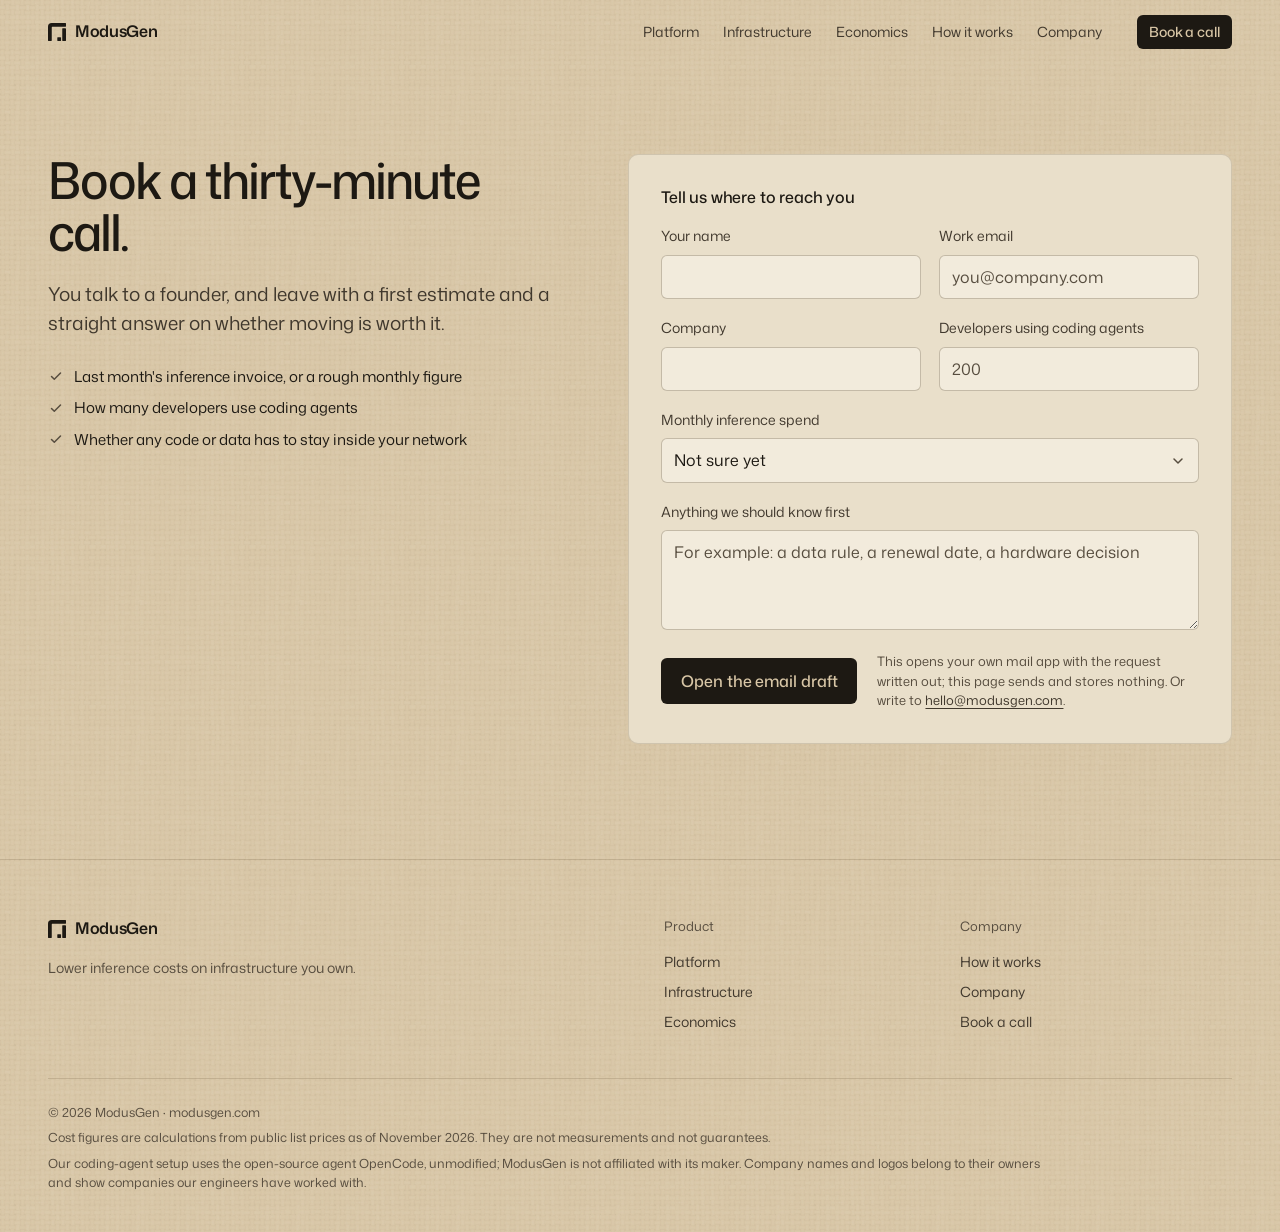
==== book/index.html @ 423c9f4c "Publish modusgen.com Co-Authored-By: Claude Opus 5.5 <noreply@anthropic.com>" ====
<!doctype html>
<html lang="en">
<head>
  <meta charset="utf-8">
  <meta name="viewport" content="width=device-width, initial-scale=1, viewport-fit=cover">
  <title>Book a call · ModusGen</title>
  <meta name="description" content="Thirty minutes with a founder. Bring last month's inference invoice and leave with a first estimate.">
  <meta name="theme-color" content="#D8C6A6">
  <meta name="color-scheme" content="dark">
  <link rel="canonical" href="https://modusgen.com/book/">
  <meta property="og:type" content="website">
  <meta property="og:site_name" content="ModusGen">
  <meta property="og:title" content="Book a call · ModusGen">
  <meta property="og:description" content="Thirty minutes with a founder. Bring last month's inference invoice and leave with a first estimate.">
  <meta property="og:url" content="https://modusgen.com/book/">
  <meta property="og:image" content="https://modusgen.com/assets/img/og.png">
  <meta property="og:image:width" content="1200">
  <meta property="og:image:height" content="630">
  <meta name="twitter:card" content="summary_large_image">
  
  <link rel="icon" href="../assets/img/favicon.svg" type="image/svg+xml">
  <link rel="apple-touch-icon" href="../assets/img/apple-touch-icon.png">
  <link rel="preload" href="../assets/fonts/MonaSans-VF-latin.woff2" as="font" type="font/woff2" crossorigin>
  <link rel="stylesheet" href="../assets/css/site.css?v=166b0438e5">
  <script>document.documentElement.classList.add("js");</script>
  <script type="module" src="../assets/js/main.js?v=166b0438e5"></script><script type="module" src="../assets/js/book.js?v=166b0438e5"></script>
  
</head>
<body class="page--book">
  <a class="skip" href="#main">Skip to content</a>
  <header class="nav" data-nav>
    <div class="nav__inner wrap">
      <a class="brand" href="../" aria-label="ModusGen, home"><svg class="brand__mark" viewBox="0 0 24 24" aria-hidden="true" focusable="false"><path d="M0 23.4V5A5 5 0 0 1 5 0H23.4A0.6 0.6 0 0 1 24 0.6V4.4A0.6 0.6 0 0 1 23.4 5H5.6A0.6 0.6 0 0 0 5 5.6V23.4A0.6 0.6 0 0 1 4.4 24H0.6A0.6 0.6 0 0 1 0 23.4Z"/><rect x="19" y="7" width="5" height="17" rx="0.6"/><rect x="12.4" y="19" width="5" height="5" rx="0.6"/></svg><span class="brand__name">ModusGen</span></a>
      <nav class="nav__links" id="site-menu" aria-label="Main"><a href="../platform/">Platform</a><a href="../infrastructure/">Infrastructure</a><a href="../economics/">Economics</a><a href="../how-it-works/">How it works</a><a href="../company/">Company</a></nav>
      <div class="nav__actions">
        <a class="btn btn--primary btn--sm" href="../book/" data-book>Book a call</a>
        <button class="nav__toggle" type="button" aria-expanded="false" aria-controls="site-menu" data-nav-toggle>
          <span class="sr">Menu</span>
          <svg viewBox="0 0 20 20" aria-hidden="true" focusable="false"><path d="M3 6.5h14M3 13.5h14"/></svg>
        </button>
      </div>
    </div>
  </header>
  <main id="main">
<section class="page">
      <div class="wrap page__grid">
        <div class="page__copy">
          <h1 class="page-hero__title" data-lines>Book a thirty-minute call.</h1>
          <p class="page-hero__lede">You talk to a founder, and leave with a first estimate and a straight answer on whether moving is worth it.</p>
          <ul class="ticks">
            <li>Last month's inference invoice, or a rough monthly figure</li>
            <li>How many developers use coding agents</li>
            <li>Whether any code or data has to stay inside your network</li>
          </ul>
        </div>

        <div>
          <div class="panel form" data-calendar hidden>
            <h2 class="panel__title">Pick a time</h2>
            <p class="form__hint">The calendar opens in a new tab.</p>
            <div class="form__foot">
              <a class="btn btn--primary btn--lg" href="#" data-calendar-link target="_blank" rel="noopener">Open the calendar <svg class="icon" viewBox="0 0 16 16" aria-hidden="true" focusable="false"><path d="M3 8h9.5M8.5 4l4 4-4 4"/></svg></a>
            </div>
          </div>

          <form class="panel form" data-request action="mailto:hello@modusgen.com" method="post" enctype="text/plain" novalidate>
            <h2 class="panel__title">Tell us where to reach you</h2>

            <div class="form__row">
              <div class="field">
                <label for="f-name">Your name</label>
                <input id="f-name" name="name" type="text" autocomplete="name" required aria-describedby="e-name">
                <p class="field__error" id="e-name"></p>
              </div>
              <div class="field">
                <label for="f-email">Work email</label>
                <input id="f-email" name="email" type="email" inputmode="email" autocomplete="email" autocapitalize="off" spellcheck="false" placeholder="you@company.com" required aria-describedby="e-email">
                <p class="field__error" id="e-email"></p>
              </div>
            </div>

            <div class="form__row">
              <div class="field">
                <label for="f-company">Company</label>
                <input id="f-company" name="company" type="text" autocomplete="organization" required aria-describedby="e-company">
                <p class="field__error" id="e-company"></p>
              </div>
              <div class="field">
                <label for="f-devs">Developers using coding agents</label>
                <input id="f-devs" name="developers" type="number" inputmode="numeric" min="1" step="1" placeholder="200">
              </div>
            </div>

            <div class="field">
              <label for="f-spend">Monthly inference spend</label>
              <select id="f-spend" name="spend">
                <option value="Not sure yet">Not sure yet</option>
                <option value="Under $30,000 a month">Under $30,000 a month</option>
                <option value="$30,000 to $100,000 a month">$30,000 to $100,000 a month</option>
                <option value="$100,000 to $500,000 a month">$100,000 to $500,000 a month</option>
                <option value="Over $500,000 a month">Over $500,000 a month</option>
              </select>
            </div>

            <div class="field">
              <label for="f-notes">Anything we should know first</label>
              <textarea id="f-notes" name="notes" rows="3" placeholder="For example: a data rule, a renewal date, a hardware decision"></textarea>
            </div>

            <div class="form__foot">
              <button class="btn btn--primary btn--lg" type="submit">Open the email draft</button>
              <p class="form__hint">This opens your own mail app with the request written out; this page sends and stores nothing. Or write to <a href="mailto:hello@modusgen.com" data-mail>hello@modusgen.com</a>.</p>
            </div>
            <p class="form__status" role="status" aria-live="polite"></p>
          </form>
        </div>
      </div>
    </section>
  </main>

  <footer class="foot">
    <div class="wrap foot__grid">
      <div class="foot__brand">
        <a class="brand" href="../" aria-label="ModusGen, home"><svg class="brand__mark" viewBox="0 0 24 24" aria-hidden="true" focusable="false"><path d="M0 23.4V5A5 5 0 0 1 5 0H23.4A0.6 0.6 0 0 1 24 0.6V4.4A0.6 0.6 0 0 1 23.4 5H5.6A0.6 0.6 0 0 0 5 5.6V23.4A0.6 0.6 0 0 1 4.4 24H0.6A0.6 0.6 0 0 1 0 23.4Z"/><rect x="19" y="7" width="5" height="17" rx="0.6"/><rect x="12.4" y="19" width="5" height="5" rx="0.6"/></svg><span class="brand__name">ModusGen</span></a>
        <p>Lower inference costs on infrastructure you own.</p>
      </div>
      <nav class="foot__nav" aria-label="Footer">
        <div>
          <p class="foot__title">Product</p>
          <a href="../platform/">Platform</a>
          <a href="../infrastructure/">Infrastructure</a>
          <a href="../economics/">Economics</a>
        </div>
        <div>
          <p class="foot__title">Company</p>
          <a href="../how-it-works/">How it works</a>
          <a href="../company/">Company</a>
          <a href="../book/" data-book>Book a call</a>
        </div>
      </nav>
      <div class="foot__legal">
        <p>© 2026 ModusGen · modusgen.com</p>
        <p>Cost figures are calculations from public list prices as of November 2026. They are not measurements and not guarantees.</p>
        <p>Our coding-agent setup uses the open-source agent OpenCode, unmodified; ModusGen is not affiliated with its maker. Company names and logos belong to their owners and show companies our engineers have worked with.</p>
      </div>
    </div>
  </footer>
</body>
</html>
---- assets/css/site.css ----
/* ModusGen: modusgen.com
   One stylesheet for every page. Order: fonts, tokens, base, shared pieces,
   the home page, the inner pages, then motion and preferences. */

/* ------------------------------------------------------------------ fonts */

@font-face {
  font-family: "Mona Sans";
  src: url("../fonts/MonaSans-VF-latin.woff2") format("woff2");
  font-weight: 200 900;
  font-stretch: 75% 125%;
  font-style: normal;
  font-display: swap;
}

@font-face {
  font-family: "Geist Mono";
  src: url("../fonts/GeistMono-VF-latin.woff2") format("woff2");
  font-weight: 100 900;
  font-style: normal;
  font-display: swap;
}

/* A system face scaled to Mona Sans, so text does not jump when the web font arrives. */
@font-face {
  font-family: "Mona Fallback";
  src: local("Helvetica Neue"), local("Arial");
  size-adjust: 96%;
  ascent-override: 113%;
  descent-override: 33%;
  line-gap-override: 0%;
}

/* ------------------------------------------------------------------ tokens */

:root {
  /* the page is tan stock; panels are lighter sheets laid on it */
  --bg: #d8c6a6;
  --bg-1: #e9dfca;
  --bg-2: #e1d5bd;
  --bg-3: #cdbb98;
  --bg-tint: #dfd1b6;
  --line: rgba(64, 44, 16, 0.15);
  --line-2: rgba(64, 44, 16, 0.26);
  --track: rgba(64, 44, 16, 0.18);
  --wash: rgba(64, 44, 16, 0.06);
  --scroll: #a9956f;
  --ink: #1d1913;
  --ink-2: #40382d;
  --ink-3: #574d3f;
  --tone: #716349;
  --accent: #2346ae;
  --accent-hi: #1a3792;
  --neutral-bar: #6e604b;
  --ok: #17603f;
  --error-line: #a8321f;
  --error-text: #8e2516;

  --font: "Mona Sans", "Mona Fallback", ui-sans-serif, system-ui, sans-serif;
  --mono: "Geist Mono", ui-monospace, "SF Mono", Menlo, Consolas, monospace;

  --ease: cubic-bezier(0.2, 0.7, 0, 1);
  --wrap: 1200px;
  --pad: clamp(20px, 4vw, 48px);
  --nav: 64px;
  --edge: max(var(--pad), calc((100vw - var(--wrap)) / 2));
  --r-1: 4px;
  --r-2: 6px;
  --r-3: 10px;
  --section: 144px;

  interpolate-size: allow-keywords;
}

/* ------------------------------------------------------------------ base */

*,
*::before,
*::after {
  box-sizing: border-box;
}

/* the page is tan cloth: a fine plain weave, drawn as light and shade over the tan (site-build/render-weave.py) */
html {
  background: var(--bg) url("../img/weave.webp") 0 0 / 160px 160px repeat;
  color: var(--ink);
  color-scheme: light;
  scroll-behavior: smooth;
  scroll-padding-top: calc(var(--nav) + 24px);
  scrollbar-color: var(--scroll) var(--bg);
  -webkit-text-size-adjust: 100%;
  text-size-adjust: 100%;
}

html.is-menu {
  overflow: hidden;
}

body {
  margin: 0;
  min-height: 100vh;
  font: 400 1rem/1.6 var(--font);
  -webkit-font-smoothing: antialiased;
  -moz-osx-font-smoothing: grayscale;
  text-rendering: optimizeLegibility;
  overflow-x: clip;
  caret-color: var(--accent);
}

::selection {
  background: rgba(35, 70, 174, 0.24);
  color: var(--ink);
}

:focus-visible {
  outline: 2px solid var(--accent-hi);
  outline-offset: 3px;
  border-radius: 2px;
}

h1,
h2,
h3 {
  margin: 0;
  font-weight: 500;
  font-stretch: 96%;
  line-height: 1.08;
  letter-spacing: -0.035em;
  text-wrap: balance;
}

h2 {
  font-size: clamp(1.875rem, 1.4vw + 1.3rem, 2.625rem);
}

h3 {
  font-size: clamp(1.25rem, 0.5vw + 1.1rem, 1.5rem);
  line-height: 1.2;
  letter-spacing: -0.025em;
}

p {
  margin: 0;
  text-wrap: pretty;
}

a {
  color: inherit;
  text-decoration-thickness: 1px;
  text-underline-offset: 0.22em;
}

img,
svg,
canvas {
  display: block;
  max-width: 100%;
}

button,
input,
select,
textarea {
  font: inherit;
  color: inherit;
}

[hidden] {
  display: none !important;
}

.wrap {
  width: min(100% - 2 * var(--pad), var(--wrap));
  margin-inline: auto;
}

.sr {
  position: absolute;
  width: 1px;
  height: 1px;
  overflow: hidden;
  clip-path: inset(50%);
  white-space: nowrap;
}

.skip {
  position: fixed;
  left: 12px;
  top: 12px;
  z-index: 100;
  padding: 10px 14px;
  border-radius: var(--r-2);
  background: var(--ink);
  color: var(--bg);
  font-size: 0.875rem;
  font-weight: 500;
  text-decoration: none;
  transform: translateY(-200%);
}

.skip:focus {
  transform: none;
}

/* Figures set in the mono face: prices, counts, timings. */
.num {
  font-family: var(--mono);
  font-size: 0.92em;
  letter-spacing: -0.02em;
  font-variant-numeric: tabular-nums;
}

.icon {
  flex: none;
  width: 15px;
  height: 15px;
  fill: none;
  stroke: currentColor;
  stroke-width: 1.5;
  stroke-linecap: round;
  stroke-linejoin: round;
}

/* ------------------------------------------------------------------ buttons and links */

.btn {
  display: inline-flex;
  align-items: center;
  justify-content: center;
  gap: 8px;
  height: 40px;
  padding: 0 16px;
  border: 0;
  border-radius: var(--r-2);
  font-size: 0.9375rem;
  font-weight: 500;
  line-height: 1;
  letter-spacing: -0.005em;
  text-decoration: none;
  white-space: nowrap;
  cursor: pointer;
  transition: background-color 0.2s, color 0.2s, box-shadow 0.2s;
}

.btn .icon {
  transition: transform 0.35s var(--ease);
}

.btn--primary {
  background: var(--ink);
  color: var(--bg);
}

.btn--primary:hover {
  background: #3a3127;
}

.btn--primary:hover .icon {
  transform: translateX(2px);
}

.btn--ghost {
  background: transparent;
  color: var(--ink);
  box-shadow: inset 0 0 0 1px var(--line-2);
}

.btn--ghost:hover {
  background: var(--wash);
}

.btn--sm {
  height: 34px;
  padding: 0 12px;
  font-size: 0.875rem;
}

.btn--lg {
  height: 46px;
  padding: 0 20px;
  font-size: 1rem;
}

.btn[disabled] {
  opacity: 0.5;
  cursor: not-allowed;
}

.link-arrow {
  display: inline-flex;
  align-items: center;
  gap: 6px;
  color: var(--ink);
  font-size: 0.9375rem;
  font-weight: 500;
  text-decoration: none;
  transition: color 0.2s;
}

.link-arrow .icon {
  color: var(--ink-3);
  transition: transform 0.35s var(--ease), color 0.2s;
}

.link-arrow:hover .icon {
  color: var(--ink);
  transform: translateX(3px);
}

/* ------------------------------------------------------------------ navigation */

.nav {
  position: fixed;
  inset: 0 0 auto;
  z-index: 50;
  border-bottom: 1px solid transparent;
  transition: background-color 0.3s, border-color 0.3s;
  view-transition-name: site-nav;
}

.nav.is-stuck,
.nav.is-open {
  background: rgba(216, 198, 166, 0.86);
  border-bottom-color: var(--line);
  -webkit-backdrop-filter: blur(14px) saturate(140%);
  backdrop-filter: blur(14px) saturate(140%);
}

.nav__inner {
  display: flex;
  align-items: center;
  gap: 24px;
  height: var(--nav);
}

.brand {
  display: inline-flex;
  align-items: center;
  gap: 9px;
  color: var(--ink);
  text-decoration: none;
}

.brand__mark {
  width: 18px;
  height: 18px;
  fill: currentColor;
}

.brand__name {
  font-size: 1rem;
  font-weight: 600;
  letter-spacing: -0.02em;
}

.nav__links {
  display: flex;
  gap: 2px;
  margin-left: auto;
}

.nav__links a {
  padding: 6px 11px;
  border-radius: var(--r-1);
  color: var(--ink-2);
  font-size: 0.875rem;
  text-decoration: none;
  transition: color 0.2s;
}

.nav__links a:hover,
.nav__links a[aria-current] {
  color: var(--ink);
}

.nav__actions {
  display: flex;
  align-items: center;
  gap: 8px;
}

.nav__toggle {
  display: none;
  place-items: center;
  width: 36px;
  height: 34px;
  padding: 0;
  border: 0;
  border-radius: var(--r-2);
  background: transparent;
  box-shadow: inset 0 0 0 1px var(--line-2);
  cursor: pointer;
}

.nav__toggle svg {
  width: 18px;
  height: 18px;
  fill: none;
  stroke: currentColor;
  stroke-width: 1.5;
  stroke-linecap: round;
}

.nav__toggle path {
  transition: d 0.3s var(--ease);
}

.nav__toggle[aria-expanded="true"] path {
  d: path("M5 5l10 10M5 15L15 5");
}

@media (max-width: 900px) {
  .nav__links {
    position: absolute;
    inset: var(--nav) 0 auto;
    display: none;
    flex-direction: column;
    gap: 0;
    height: calc(100dvh - var(--nav));
    margin: 0;
    padding: 8px var(--pad) 24px;
    overflow-y: auto;
    background: var(--bg);
  }

  .nav.is-open .nav__links {
    display: flex;
  }

  .nav__links a {
    padding: 16px 0;
    border-radius: 0;
    border-bottom: 1px solid var(--line);
    font-size: 1.125rem;
  }

  .nav__actions {
    margin-left: auto;
  }

  .nav__toggle {
    display: grid;
  }
}

/* ------------------------------------------------------------------ the stack figure */

.stack {
  position: relative;
  width: 100%;
}

.stack__canvas {
  position: absolute;
  inset: 0;
  width: 100%;
  height: 100%;
}

.stack__poster {
  position: absolute;
  inset: 0;
  width: 100%;
  height: 100%;
  object-fit: contain;
}

/* the home page's one figure, pinned beside the hero and the tour */
.stack--story {
  height: 100%;
  -webkit-mask-image: linear-gradient(to bottom, transparent 0, #000 5%, #000 95%, transparent 100%);
  mask-image: linear-gradient(to bottom, transparent 0, #000 5%, #000 95%, transparent 100%);
}

/* on a phone the hero has its own figure, and each chapter shows only its layer */
.stack--hero,
.stack--inline {
  display: none;
}

/* an inner page's figure: one layer in focus, running off the right edge, fading top and bottom */
.stack--page {
  width: calc(100% + var(--edge) - 16px);
  height: min(60vh, 540px);
  -webkit-mask-image: linear-gradient(to bottom, transparent 0, #000 16%, #000 84%, transparent 100%);
  mask-image: linear-gradient(to bottom, transparent 0, #000 16%, #000 84%, transparent 100%);
}


/* ------------------------------------------------------------------ home: one figure from the hero through the tour */

.story {
  display: grid;
  grid-template-columns: minmax(0, min(560px, 48%)) minmax(0, 1fr);
  column-gap: clamp(32px, 4vw, 64px);
  padding-top: var(--nav);
}

.story__flow {
  min-width: 0;
}

/* pinned under the nav for the whole hero and tour, bleeding off the right edge */
.story__stage {
  position: sticky;
  top: var(--nav);
  display: grid;
  grid-template-rows: minmax(0, 1fr) auto;
  width: calc(100% + var(--edge) - 16px);
  height: calc(100svh - var(--nav));
}

.hero {
  display: flex;
  flex-direction: column;
  justify-content: center;
  min-height: calc(100svh - var(--nav));
  padding-block: 24px 40px;
}

.hero__title {
  font-size: clamp(2.75rem, 4.3vw + 0.4rem, 4.5rem);
  line-height: 1.02;
  letter-spacing: -0.04em;
}

.tone {
  color: var(--tone);
}

.hero__lede {
  max-width: 31rem;
  margin-top: 24px;
  color: var(--ink-2);
  font-size: clamp(1.0625rem, 0.35vw + 1rem, 1.25rem);
  line-height: 1.55;
}

.hero__actions {
  display: flex;
  flex-wrap: wrap;
  align-items: center;
  gap: 16px 28px;
  margin-top: 36px;
}

.hero__logos {
  margin-top: clamp(40px, 7vh, 72px);
}

/* the companies our engineers come from */
.logos {
  display: flex;
  align-items: center;
  gap: 20px 56px;
  padding: 28px 0 40px;
  border-top: 1px solid var(--line);
}

.logos__label {
  flex: none;
  color: var(--ink-3);
  font-size: 0.8125rem;
}

/* The marks sit in one row centred under the line above, so the margin from its left end to the
   first mark equals the margin from the last mark to its right end. */
.logos__list {
  display: flex;
  flex: 1;
  justify-content: center;
  align-items: flex-end;
  gap: 40px;
}

.logos__pair {
  display: flex;
  align-items: flex-end;
  gap: 40px;
  margin: 0;
  padding: 0;
  list-style: none;
}

/* Two by two (the Company page, and phones below): each pair is a row on the same two columns,
   the grid centred as a block and each mark centred in its cell. */
.company-logos .logos__list {
  display: grid;
  grid-template-columns: repeat(2, max-content);
  justify-content: center;
}

.company-logos .logos__pair {
  display: grid;
  grid-column: 1 / -1;
  grid-template-columns: subgrid;
  justify-items: center;
}

/* in the hero they sit under the actions: the label above, the marks in a row */
.hero .logos {
  flex-direction: column;
  align-items: flex-start;
  gap: 18px;
  padding: 22px 0 0;
}

.hero .logos__list {
  align-self: stretch;
}

/* Each mark keeps the size that balances it with the others (--h) and is pulled down by the share
   of it that hangs below its word's baseline (--below), so the four words sit on one line. */
.logo {
  display: block;
  width: auto;
  height: var(--h);
  margin-bottom: calc(var(--h) * var(--below) * -1);
  opacity: 0.72;
  transition: opacity 0.3s;
}

.logo:hover {
  opacity: 0.95;
}

.logo--sk-hynix {
  --h: 43px;
  --below: 0.11;
}

.logo--capital-one {
  --h: 32px;
  --below: 0.2575;
}

.logo--uber {
  --h: 20px;
  --below: 0;
}

.logo--aws {
  --h: 30px;
  --below: 0.48;
}

/* ------------------------------------------------------------------ home: the layer tour */

.tour {
  padding-bottom: clamp(48px, 6vw, 96px);
}

/* each beat of the story, the overview and the three chapters, gets most of a screen to itself */
.tour__head,
.chapter {
  display: flex;
  flex-direction: column;
  justify-content: center;
  align-items: flex-start;
  min-height: 80vh;
  padding-block: 8vh;
}

.tour__head h2 {
  max-width: 15em;
}

.tour__head p {
  max-width: 34rem;
  margin-top: 16px;
  color: var(--ink-2);
  font-size: 1.0625rem;
}

.tour__head p + p {
  margin-top: 12px;
}

/* the sources behind the claims, linked where they are made */
.tour__head a {
  color: var(--ink);
  text-decoration: underline;
  text-decoration-color: var(--line-2);
  text-decoration-thickness: 1px;
  text-underline-offset: 3px;
  transition: text-decoration-color 0.2s;
}

.tour__head a:hover {
  text-decoration-color: currentColor;
}

.chapter {
  max-width: 28rem;
}

.chapter h3 {
  font-size: clamp(1.5rem, 1vw + 1.15rem, 2rem);
  line-height: 1.12;
  letter-spacing: -0.03em;
}

.chapter > p {
  margin-top: 16px;
  color: var(--ink-2);
  font-size: 1.0625rem;
}

/* a few lines of real tool output inside a chapter */
.mini-term {
  align-self: stretch;
  margin-top: 22px;
  padding: 16px 18px;
  border: 1px solid var(--line);
  border-radius: var(--r-3);
  background: var(--bg-1);
}

.mini-term .term__out {
  margin-top: 12px;
  overflow-x: auto;
  font-size: 0.6875rem;
  line-height: 1.75;
  scrollbar-width: none;
}

@media (max-width: 560px) {
  .mini-term .term__out {
    white-space: pre-wrap;
    overflow-wrap: anywhere;
  }
}

.chapter .link-arrow {
  margin-top: 28px;
}

/* the three layers, as links to their chapters; shown once the tour begins */
.tour__nav {
  display: flex;
  justify-content: center;
  gap: 4px;
  padding-bottom: 14px;
  opacity: 0;
  visibility: hidden;
  transition: opacity 0.4s var(--ease), visibility 0s 0.4s;
}

.story__stage.is-tour .tour__nav {
  opacity: 1;
  visibility: visible;
  transition: opacity 0.4s var(--ease);
}

.tour__nav a {
  position: relative;
  padding: 14px 14px 6px;
  color: var(--ink-3);
  font-size: 0.8125rem;
  text-decoration: none;
  transition: color 0.3s;
}

.tour__nav a::before {
  content: "";
  position: absolute;
  inset: 0 14px auto;
  height: 1px;
  background: var(--line-2);
  transition: background-color 0.3s;
}

.tour__nav a:hover {
  color: var(--ink-2);
}

.tour__nav a.is-on {
  color: var(--ink);
}

.tour__nav a.is-on::before {
  background: var(--accent);
}

@media (max-width: 1000px) {
  .story {
    grid-template-columns: minmax(0, 1fr);
  }

  .story__stage {
    display: none;
  }

  .hero {
    min-height: 0;
    padding-block: 24px 0;
  }

  /* the figure sits between the offer and the buttons */
  .stack--hero {
    display: block;
    width: 100%;
    max-width: 600px;
    height: auto;
    aspect-ratio: 1 / 0.92;
    max-height: 56vh;
    margin: 8px auto 0;
  }

  .hero__actions {
    margin-top: 8px;
  }

  .hero__logos {
    margin-top: 48px;
  }

  .tour__head,
  .chapter {
    min-height: 0;
  }

  .tour__head {
    padding-block: 88px 8px;
  }

  .chapter {
    max-width: 40rem;
    padding-block: 40px;
  }

  .stack--inline {
    display: block;
    align-self: stretch;
    height: 260px;
    margin: 0 0 20px;
  }
}

@media (max-width: 700px) {
  .logos {
    flex-direction: column;
    align-items: flex-start;
  }

  /* two by two, the grid centred as a block, each row's words on one baseline */
  .logos__list {
    display: grid;
    grid-template-columns: repeat(2, max-content);
    justify-content: center;
    gap: 28px 56px;
  }

  .logos__pair {
    display: grid;
    grid-column: 1 / -1;
    grid-template-columns: subgrid;
    justify-items: center;
  }
}

@media (max-width: 560px) {
  .stack--hero {
    max-height: 320px;
  }

  .hero__actions .btn {
    flex: 1 1 auto;
  }
}

/* ------------------------------------------------------------------ the pledge */

.pledge {
  padding-block: 136px;
  border-top: 1px solid var(--line);
}

.pledge__text {
  max-width: 17em;
  font-size: clamp(1.875rem, 2.6vw + 0.9rem, 3.25rem);
  font-weight: 500;
  font-stretch: 96%;
  line-height: 1.12;
  letter-spacing: -0.04em;
}

.pledge__text span {
  color: var(--tone);
}

.pledge .link-arrow {
  margin-top: 32px;
}

/* ------------------------------------------------------------------ closing call */

.cta {
  padding-block: 152px;
  border-top: 1px solid var(--line);
}

.cta__inner {
  display: grid;
  justify-items: center;
  text-align: center;
}

.cta__title {
  max-width: 15em;
  font-size: clamp(2rem, 2.4vw + 1rem, 3.25rem);
  line-height: 1.06;
  letter-spacing: -0.04em;
}

.cta__text {
  max-width: 33rem;
  margin-top: 18px;
  color: var(--ink-2);
  font-size: 1.0625rem;
}

.cta .btn {
  margin-top: 32px;
}

/* ------------------------------------------------------------------ inner pages */

.page-hero {
  padding: calc(var(--nav) + clamp(48px, 7vw, 96px)) 0 clamp(48px, 6vw, 80px);
}

.page-hero__grid {
  display: grid;
  grid-template-columns: minmax(0, 1fr) minmax(0, 1fr);
  gap: clamp(32px, 4vw, 64px);
  align-items: center;
}

.page-hero__title {
  font-size: clamp(2.375rem, 3.2vw + 0.6rem, 3.75rem);
  line-height: 1.04;
  letter-spacing: -0.04em;
}

.page-hero__lede {
  max-width: 33rem;
  margin-top: 20px;
  color: var(--ink-2);
  font-size: clamp(1.0625rem, 0.3vw + 1rem, 1.1875rem);
  line-height: 1.55;
}

.page-hero__figure {
  margin: 0;
}

.page-hero--text .page-hero__title {
  max-width: 14em;
}

.page-hero__split {
  display: grid;
  grid-template-columns: minmax(0, 7fr) minmax(0, 5fr);
  gap: 24px 64px;
  align-items: end;
}

.page-hero__split .page-hero__lede {
  margin-top: 0;
}

@media (max-width: 900px) {
  .page-hero__split {
    grid-template-columns: minmax(0, 1fr);
  }

  .page-hero__split .page-hero__lede {
    margin-top: 4px;
  }
}

@media (max-width: 900px) {
  .page-hero__grid {
    grid-template-columns: minmax(0, 1fr);
  }

  .stack--page {
    width: 100%;
    height: 280px;
  }
}

.section {
  padding-block: var(--section);
}

.section--tint {
  background: var(--bg-tint) url("../img/weave.webp") 0 0 / 160px 160px repeat;
  border-top: 1px solid var(--line);
}

.section--flush {
  padding-top: 0;
}

/* the first section under a page header follows closely */
.page-hero + .section {
  padding-top: 48px;
}

/* tighter vertical rhythm on small screens */
@media (max-width: 760px) {
  :root {
    --section: 96px;
  }

  .pledge {
    padding-block: 96px;
  }

  .cta {
    padding-block: 104px;
  }

  .page-hero + .section {
    padding-top: 24px;
  }
}

.section-head {
  margin-bottom: clamp(40px, 5vw, 64px);
}

.section-head h2 {
  max-width: 18em;
}

.section-head p {
  max-width: 36rem;
  margin-top: 16px;
  color: var(--ink-2);
  font-size: 1.0625rem;
}

/* a list of named things, a hairline between each */
.rows {
  border-top: 1px solid var(--line);
}

.row {
  display: grid;
  grid-template-columns: minmax(0, 5fr) minmax(0, 7fr);
  gap: 12px 48px;
  padding: 36px 0;
  border-bottom: 1px solid var(--line);
}

.row__title {
  font-size: clamp(1.25rem, 0.6vw + 1.05rem, 1.5rem);
  line-height: 1.25;
  letter-spacing: -0.025em;
}

.row__body > p {
  max-width: 36rem;
  color: var(--ink-2);
  font-size: 1.0625rem;
}

.row__body .ticks {
  margin-top: 18px;
}

@media (max-width: 760px) {
  .row {
    grid-template-columns: minmax(0, 1fr);
    padding: 28px 0;
  }
}

.ticks {
  display: grid;
  gap: 10px;
  margin: 0;
  padding: 0;
  list-style: none;
  font-size: 0.9375rem;
  line-height: 1.45;
}

.ticks li {
  position: relative;
  padding-left: 26px;
}

.ticks li::before {
  content: "";
  position: absolute;
  left: 0;
  top: 0.15em;
  width: 16px;
  height: 16px;
  background: var(--ink-3);
  -webkit-mask: url("data:image/svg+xml,%3Csvg xmlns='http://www.w3.org/2000/svg' viewBox='0 0 16 16' fill='none' stroke='%23000' stroke-width='1.5' stroke-linecap='round' stroke-linejoin='round'%3E%3Cpath d='M3.5 8.5l2.8 2.8L12.5 5'/%3E%3C/svg%3E") center / contain no-repeat;
  mask: url("data:image/svg+xml,%3Csvg xmlns='http://www.w3.org/2000/svg' viewBox='0 0 16 16' fill='none' stroke='%23000' stroke-width='1.5' stroke-linecap='round' stroke-linejoin='round'%3E%3Cpath d='M3.5 8.5l2.8 2.8L12.5 5'/%3E%3C/svg%3E") center / contain no-repeat;
}

.note {
  margin-top: 40px;
  color: var(--ink-3);
  font-size: 0.875rem;
}

/* ------------------------------------------------------------------ panels */

.panel {
  position: relative;
  overflow: hidden;
  border: 1px solid var(--line);
  border-radius: var(--r-3);
  background: var(--bg-1);
}

/* Screens: tool output and the portal preview stay dark, like a display set into the page. */
.mini-term,
.term,
.record,
.console {
  --bg-1: #1a1611;
  --bg-2: #221d17;
  --bg-3: #2e281f;
  --line: rgba(255, 238, 210, 0.08);
  --line-2: rgba(255, 238, 210, 0.15);
  --scroll: #3d352b;
  --track: rgba(255, 238, 210, 0.1);
  --wash: rgba(255, 238, 210, 0.05);
  --ink: #f1ebdf;
  --ink-2: #b9ae9c;
  --ink-3: #94897b;
  --accent: #6f9bff;
  --accent-hi: #9dbcff;
  --ok: #63d3a0;
  color: var(--ink);
  color-scheme: dark;
}

.panel__title {
  font-size: 1rem;
  font-weight: 500;
  font-stretch: 100%;
  line-height: 1.3;
  letter-spacing: -0.01em;
}

.panel__note {
  padding: 14px 24px;
  border-top: 1px solid var(--line);
  color: var(--ink-3);
  font-size: 0.8125rem;
  line-height: 1.5;
}

.panel__fine {
  margin-top: 16px;
  color: var(--ink-3);
  font-size: 0.8125rem;
  line-height: 1.55;
}

/* says what a panel shows, where the eye lands first */
.flag {
  display: inline-flex;
  align-items: center;
  gap: 8px;
  color: var(--ink-2);
  font-size: 0.8125rem;
  white-space: nowrap;
}

.flag::before {
  content: "";
  width: 6px;
  height: 6px;
  border-radius: 1px;
  background: var(--accent);
}

/* ------------------------------------------------------------------ platform: sample output */

.proof__grid {
  display: grid;
  grid-template-columns: repeat(12, minmax(0, 1fr));
  gap: 16px;
}

.term {
  grid-column: 1 / -1;
}

.record {
  grid-column: span 4;
}

.console {
  grid-column: span 8;
}

/* the home page's glance at the SEI dashboard: three columns, no switcher */
.console--mini {
  align-self: stretch;
  margin-top: 22px;
}

.console--mini .console__table {
  min-width: 0;
}

.console--mini .console__table th,
.console--mini .console__table td {
  padding-block: 9px;
}

@media (max-width: 560px) {
  .console--mini .console__table thead th {
    white-space: normal;
  }

  .console--mini .console__table tr > :first-child {
    padding-left: 16px;
  }

  .console--mini .console__table tr > :last-child {
    padding-right: 16px;
  }

  .console--mini .meter {
    width: 36px;
    margin-right: 8px;
  }
}

/* the narrowest phones keep the percentages and drop the little bars */
@media (max-width: 420px) {
  .console--mini .meter {
    display: none;
  }
}

@media (max-width: 1000px) {
  .record,
  .console {
    grid-column: 1 / -1;
  }
}

.term__bar {
  display: flex;
  align-items: center;
  justify-content: space-between;
  gap: 8px 24px;
  padding: 0 24px;
  border-bottom: 1px solid var(--line);
}

.term__tabs {
  display: flex;
  gap: 2px;
  margin-left: -10px;
  overflow-x: auto;
  scrollbar-width: none;
}

.term__tabs::-webkit-scrollbar {
  display: none;
}

.term__tab {
  margin-bottom: -1px;
  padding: 17px 10px 15px;
  border: 0;
  border-bottom: 1px solid transparent;
  background: none;
  color: var(--ink-3);
  font-size: 0.875rem;
  font-weight: 500;
  line-height: 1;
  white-space: nowrap;
  cursor: pointer;
  transition: color 0.2s, border-color 0.2s;
}

.term__tab:hover {
  color: var(--ink-2);
}

.term__tab[aria-selected="true"] {
  border-bottom-color: var(--ink);
  color: var(--ink);
}

.term__what {
  padding: 16px 24px 0;
  color: var(--ink-2);
  font-size: 0.875rem;
  line-height: 1.5;
}

.term__pane {
  padding: 16px 24px 24px;
  overflow-x: auto;
  scrollbar-width: thin;
  scrollbar-color: var(--scroll) transparent;
}

@media (min-width: 1001px) {
  /* as tall as the longest tab, so the panel does not jump between tabs */
  .term__pane {
    min-height: 21rem;
  }
}

.term__out {
  margin: 0;
  color: var(--ink-2);
  font: 400 0.78125rem/1.75 var(--mono);
  white-space: pre;
}

.term__out b {
  color: var(--ink);
  font-weight: 500;
}

.term__out .t-cmd {
  color: var(--ink);
}

.term__out .t-ps {
  color: var(--ink-3);
}

.term__out .t-ok {
  color: var(--ok);
}

.term__out .t-hi {
  color: var(--accent-hi);
}

.term__out .ln {
  transition: opacity 0.25s;
}

.term__out .ln.is-hid {
  opacity: 0;
}

.caret {
  display: inline-block;
  width: 0.55em;
  height: 1.1em;
  margin-left: 2px;
  vertical-align: -0.18em;
  background: var(--ink);
  animation: blink 1s steps(2, jump-none) infinite;
}

@keyframes blink {
  to {
    opacity: 0.15;
  }
}

@media (max-width: 760px) {
  .term__bar {
    flex-direction: column;
    align-items: stretch;
    gap: 0;
    padding: 0;
  }

  .term__tabs {
    margin: 0;
    padding: 0 14px;
    border-bottom: 1px solid var(--line);
  }

  .term__bar .flag {
    padding: 14px 24px 0;
  }

  .term__out {
    font-size: 0.71875rem;
    line-height: 1.7;
    white-space: pre-wrap;
    overflow-wrap: anywhere;
  }
}

/* one usage record */

.record {
  display: flex;
  flex-direction: column;
  padding-top: 22px;
}

.record .panel__title {
  padding-inline: 24px;
}

.record__json {
  flex: 1;
  margin: 14px 0 0;
  padding: 0 24px 18px;
  overflow-x: auto;
  color: var(--ink-2);
  font: 400 0.78125rem/1.85 var(--mono);
  white-space: pre;
  scrollbar-width: thin;
  scrollbar-color: var(--scroll) transparent;
}

.record__json .j-p,
.record__json .j-k {
  color: var(--ink-3);
}

.record__json .j-s {
  color: var(--accent-hi);
}

.record__json .j-n,
.record__json .j-b {
  color: var(--ink);
}

/* console preview */

.console__bar {
  display: flex;
  align-items: center;
  gap: 16px;
  padding: 12px 20px 12px 24px;
  border-bottom: 1px solid var(--line);
}

.console__brand {
  display: inline-flex;
  align-items: center;
  gap: 8px;
  font-size: 0.875rem;
  font-weight: 500;
}

.console__brand svg {
  width: 13px;
  height: 13px;
  fill: currentColor;
}

.console__seg {
  display: inline-flex;
  padding: 2px;
  border-radius: var(--r-2);
  background: var(--wash);
  color: var(--ink-3);
  font-size: 0.8125rem;
}

.console__seg span {
  padding: 4px 10px;
  border-radius: var(--r-1);
}

.console__seg .is-on {
  background: var(--bg-3);
  color: var(--ink);
}

.console__flag {
  margin-left: auto;
}

.console__scroll {
  overflow-x: auto;
  scrollbar-width: thin;
  scrollbar-color: var(--scroll) transparent;
}

.console__table {
  width: 100%;
  min-width: 640px;
  border-collapse: collapse;
  font-size: 0.875rem;
}

.console__table th,
.console__table td {
  padding: 12px 10px;
  border-bottom: 1px solid var(--line);
  text-align: left;
  white-space: nowrap;
}

.console__table tr > :first-child {
  padding-left: 24px;
}

.console__table tr > :last-child {
  padding-right: 24px;
}

.console__table .r {
  text-align: right;
}

.console__table thead th {
  color: var(--ink-3);
  font-size: 0.78125rem;
  font-weight: 400;
}

.console__table tbody th {
  font-weight: 500;
}

.console__table td {
  color: var(--ink-2);
  font-family: var(--mono);
  font-size: 0.78125rem;
}

.console__table tbody tr:last-child > * {
  border-bottom: 0;
}

.console__table tfoot th,
.console__table tfoot td {
  border-top: 1px solid var(--line-2);
  border-bottom: 0;
  color: var(--ink);
  font-weight: 500;
}

.meter {
  display: inline-block;
  width: 48px;
  height: 4px;
  margin-right: 10px;
  overflow: hidden;
  border-radius: 1px;
  background: var(--track);
  vertical-align: 0.15em;
}

.meter i {
  display: block;
  height: 100%;
  background: var(--accent);
  transform: scaleX(var(--v));
  transform-origin: left center;
  transition: transform 1.1s var(--ease);
}

.js .console:not(.is-in) .meter i {
  transform: scaleX(0);
}

@media (max-width: 640px) {
  .console__seg {
    display: none;
  }

  .console__table {
    min-width: 0;
  }

  /* on a phone the full table keeps team, weekly activity and AI-assisted PRs */
  .console:not(.console--mini) .console__table tr > :nth-child(3),
  .console:not(.console--mini) .console__table tr > :nth-child(5),
  .console:not(.console--mini) .console__table tr > :nth-child(6) {
    display: none;
  }
}

/* ------------------------------------------------------------------ economics */

.dial {
  display: grid;
  grid-template-columns: minmax(0, 7fr) minmax(0, 5fr);
  align-items: center;
  gap: 16px 48px;
  padding: 24px 0 28px;
  border-block: 1px solid var(--line);
}

.dial__control {
  display: grid;
  grid-template-columns: minmax(0, 1fr) auto;
  align-items: baseline;
  gap: 10px 16px;
}

.dial__label {
  font-size: 0.9375rem;
  font-weight: 500;
}

.dial__out {
  color: var(--ink);
  font-size: 1rem;
}

.dial__range {
  grid-column: 1 / -1;
  width: 100%;
  height: 28px;
  margin: 0;
  background: transparent;
  cursor: pointer;
  -webkit-appearance: none;
  appearance: none;
}

.dial__range::-webkit-slider-runnable-track {
  height: 2px;
  background: linear-gradient(to right, var(--ink) var(--fill, 50%), var(--track) var(--fill, 50%));
}

.dial__range::-moz-range-track {
  height: 2px;
  background: linear-gradient(to right, var(--ink) var(--fill, 50%), var(--track) var(--fill, 50%));
}

.dial__range::-webkit-slider-thumb {
  width: 16px;
  height: 16px;
  margin-top: -7px;
  border: 0;
  border-radius: 50%;
  background: var(--ink);
  -webkit-appearance: none;
  appearance: none;
}

.dial__range::-moz-range-thumb {
  width: 16px;
  height: 16px;
  border: 0;
  border-radius: 50%;
  background: var(--ink);
}

.dial__range:focus-visible {
  outline: 2px solid var(--accent-hi);
  outline-offset: 6px;
}

.dial__scale {
  grid-column: 1 / -1;
  display: flex;
  justify-content: space-between;
  margin-top: -6px;
  color: var(--ink-3);
  font-size: 0.75rem;
}

.dial__help {
  max-width: 28rem;
  color: var(--ink-2);
  font-size: 0.9375rem;
}

.econ__grid {
  display: grid;
  grid-template-columns: minmax(0, 7fr) minmax(0, 5fr);
  gap: 16px;
  margin-top: 24px;
}

.chart,
.routes {
  padding: 32px;
}

.chart__setup {
  margin-top: 6px;
  color: var(--ink-3);
  font-size: 0.875rem;
}

.chart__plot {
  --valw: 8.5rem;
  position: relative;
  display: grid;
  gap: 24px;
  margin-top: 28px;
  padding-top: 24px;
}

.chart__axis {
  position: absolute;
  inset: 0 calc(var(--valw) + 16px) 0 0;
  pointer-events: none;
}

.chart__axis span {
  position: absolute;
  top: 0;
  left: calc(var(--at) / 8.5 * 100%);
  color: var(--ink-3);
  font: 400 0.6875rem/1 var(--mono);
}

.chart__row {
  display: grid;
  grid-template-columns: minmax(0, 1fr) var(--valw);
  align-items: center;
  column-gap: 16px;
}

.chart__label {
  grid-column: 1 / -1;
  margin-bottom: 8px;
  color: var(--ink-2);
  font-size: 0.875rem;
}

.chart__track {
  position: relative;
  height: 14px;
  /* a tick every two dollars on a scale of 8.5 */
  background-color: var(--wash);
  background-image: linear-gradient(to right, var(--track) 1px, transparent 1px);
  background-size: calc(100% / 8.5 * 2) 100%;
}

.chart__bar {
  position: absolute;
  inset-block: 0;
  left: calc(var(--from) * 100%);
  width: max(6px, calc((var(--to) - var(--from)) * 100%));
  border-radius: 2px;
}

.chart__bar--frontier {
  background: var(--neutral-bar);
}

.chart__bar--open {
  background: var(--accent);
}

/* outlined, to tell machines you own from a hosted endpoint */
.chart__bar--own {
  box-shadow: inset 0 0 0 1px var(--accent);
  background: rgba(35, 70, 174, 0.16);
}

.chart__value {
  color: var(--ink);
  font-size: 0.78125rem;
  text-align: right;
  white-space: nowrap;
}

.chart__read {
  margin-top: 24px;
  font-size: 1rem;
  line-height: 1.5;
}

.routes__list {
  margin: 20px 0 0;
}

.routes__list div {
  padding: 16px 0;
  border-top: 1px solid var(--line);
}

.routes__list dt {
  font-size: 0.9375rem;
  font-weight: 500;
}

.routes__list dd {
  margin: 6px 0 0;
  color: var(--ink-2);
  font-size: 0.875rem;
  line-height: 1.55;
}

@media (max-width: 1000px) {
  .dial,
  .econ__grid {
    grid-template-columns: minmax(0, 1fr);
  }
}

@media (max-width: 560px) {
  .chart,
  .routes {
    padding: 24px 20px;
  }

  .chart__plot {
    --valw: 0rem;
  }

  .chart__axis {
    inset-inline-end: 0;
  }

  .chart__row {
    grid-template-columns: minmax(0, 1fr);
  }

  .chart__label {
    margin-bottom: 4px;
  }

  .chart__value {
    grid-row: 2;
    margin-bottom: 8px;
    text-align: left;
  }
}

/* ------------------------------------------------------------------ infrastructure: the stack */

.split {
  display: grid;
  grid-template-columns: minmax(0, 5fr) minmax(0, 7fr);
  gap: 32px 48px;
  align-items: start;
}

.split__lead p {
  max-width: 26rem;
  margin-top: 16px;
  color: var(--ink-2);
  font-size: 1.0625rem;
}

.stacklist {
  margin: 0;
  padding: 0;
  border-top: 1px solid var(--line);
  list-style: none;
}

.stacklist li {
  display: grid;
  grid-template-columns: minmax(0, 1fr) minmax(0, 1fr);
  gap: 4px 24px;
  padding: 14px 0;
  border-bottom: 1px solid var(--line);
  font-size: 0.9375rem;
}

.stacklist li span:last-child {
  color: var(--ink-3);
}

.spec {
  width: 100%;
  margin-top: 40px;
  border-collapse: collapse;
  font-size: 0.9375rem;
  line-height: 1.45;
}

.spec th,
.spec td {
  padding: 14px 0;
  border-bottom: 1px solid var(--line);
  font-weight: 400;
  text-align: left;
  vertical-align: top;
}

.spec thead th {
  padding-top: 0;
  color: var(--ink-3);
  font-size: 0.8125rem;
}

.spec tbody th {
  width: 50%;
  padding-right: 24px;
}

.spec td {
  color: var(--ink-2);
}

@media (max-width: 900px) {
  .split {
    grid-template-columns: minmax(0, 1fr);
  }
}

@media (max-width: 520px) {
  .stacklist li {
    grid-template-columns: minmax(0, 1fr);
  }
}

/* ------------------------------------------------------------------ how it works: the steps */

.steps {
  position: relative;
  display: grid;
  grid-template-columns: repeat(4, minmax(0, 1fr));
  gap: 0 32px;
  margin: 0;
  padding: 32px 0 0;
  border-top: 1px solid var(--line-2);
  list-style: none;
}

/* the line fills as the section is read */
.steps::before {
  content: "";
  position: absolute;
  left: 0;
  top: -1px;
  width: calc(var(--prog, 1) * 100%);
  height: 1px;
  background: var(--ink);
}

.step {
  position: relative;
}

.step::before {
  content: "";
  position: absolute;
  left: 0;
  top: -36px;
  width: 7px;
  height: 7px;
  border: 1px solid var(--line-2);
  background: var(--bg);
  transition: background-color 0.5s, border-color 0.5s;
}

.step.is-on::before,
html:not(.js) .step::before {
  border-color: var(--ink);
  background: var(--ink);
}

.step__n {
  display: block;
  color: var(--ink-3);
  font-size: 0.75rem;
}

.step__title {
  margin-top: 10px;
  font-size: 1.375rem;
  letter-spacing: -0.025em;
}

.step__time {
  margin-top: 6px;
  color: var(--ink-3);
  font: 400 0.75rem/1.4 var(--mono);
}

.step p:last-child {
  margin-top: 16px;
  color: var(--ink-2);
  font-size: 0.9375rem;
  line-height: 1.55;
}

@media (max-width: 860px) {
  .steps {
    grid-template-columns: minmax(0, 1fr);
    gap: 36px 0;
    padding: 0 0 0 28px;
    border-top: 0;
    border-left: 1px solid var(--line-2);
  }

  .steps::before {
    left: -1px;
    top: 0;
    width: 1px;
    height: calc(var(--prog, 1) * 100%);
  }

  .step::before {
    left: -32px;
    top: 6px;
  }
}

/* ------------------------------------------------------------------ company */

.company-logos .logos {
  padding: 0;
  border-top: 0;
}

.company-logos .logos__label {
  display: none;
}

.company-logos .logos__list {
  gap: 40px 72px;
}

.company-logos .logo {
  opacity: 0.85;
}

.company-logos .logo--sk-hynix {
  --h: 62px;
}

.company-logos .logo--capital-one {
  --h: 46px;
}

.company-logos .logo--uber {
  --h: 29px;
}

.company-logos .logo--aws {
  --h: 44px;
}

.rules {
  display: grid;
  grid-template-columns: 1fr 1fr;
  gap: 0 48px;
  margin: 0;
}

.rule {
  padding: 28px 0 32px;
  border-top: 1px solid var(--line);
}

.rule dt {
  font-size: 1.125rem;
  font-weight: 500;
  letter-spacing: -0.015em;
}

.rule dd {
  max-width: 30rem;
  margin: 8px 0 0;
  color: var(--ink-2);
  font-size: 0.9375rem;
  line-height: 1.55;
}

@media (max-width: 700px) {
  .rules {
    grid-template-columns: minmax(0, 1fr);
  }
}

.faq {
  display: grid;
  grid-template-columns: minmax(0, 5fr) minmax(0, 7fr);
  gap: 32px 48px;
  align-items: start;
}

.faq__title {
  position: sticky;
  top: calc(var(--nav) + 32px);
}

.qa {
  border-top: 1px solid var(--line);
}

.qa:last-child {
  border-bottom: 1px solid var(--line);
}

.qa summary {
  position: relative;
  padding: 22px 44px 22px 0;
  font-size: 1.0625rem;
  font-weight: 450;
  line-height: 1.4;
  list-style: none;
  cursor: pointer;
}

.qa summary::-webkit-details-marker {
  display: none;
}

.qa summary::before,
.qa summary::after {
  content: "";
  position: absolute;
  right: 4px;
  top: 50%;
  width: 13px;
  height: 1px;
  background: var(--ink-3);
  transition: transform 0.4s var(--ease), background-color 0.2s;
}

.qa summary::after {
  transform: rotate(90deg);
}

.qa[open] summary::after {
  transform: rotate(0deg);
}

.qa summary:hover::before,
.qa summary:hover::after,
.qa[open] summary::before,
.qa[open] summary::after {
  background: var(--ink);
}

.qa__body {
  max-width: 40rem;
  padding: 0 44px 24px 0;
  color: var(--ink-2);
}

.qa::details-content {
  block-size: 0;
  overflow: clip;
  transition: block-size 0.45s var(--ease), content-visibility 0.45s allow-discrete;
}

.qa[open]::details-content {
  block-size: auto;
}

@media (max-width: 900px) {
  .faq {
    grid-template-columns: minmax(0, 1fr);
  }

  .faq__title {
    position: static;
  }
}

/* ------------------------------------------------------------------ booking and 404 */

.page {
  padding: calc(var(--nav) + clamp(48px, 7vw, 96px)) 0 clamp(72px, 9vw, 128px);
}

.page__grid {
  display: grid;
  grid-template-columns: minmax(0, 5fr) minmax(0, 6fr);
  gap: clamp(32px, 6vw, 88px);
  align-items: start;
}

.page__copy .ticks {
  max-width: 30rem;
  margin-top: 28px;
}

.form {
  display: grid;
  gap: 18px;
  padding: 32px;
}

.form__row {
  display: grid;
  grid-template-columns: 1fr 1fr;
  gap: 18px;
}

.field {
  display: grid;
  align-content: start;
  gap: 7px;
}

.field label {
  color: var(--ink-2);
  font-size: 0.875rem;
}

.field input,
.field select,
.field textarea {
  width: 100%;
  min-height: 44px;
  padding: 10px 12px;
  border: 1px solid var(--line-2);
  border-radius: var(--r-2);
  background: rgba(255, 252, 245, 0.42);
  font-size: 1rem;
  line-height: 1.4;
  transition: border-color 0.2s, background-color 0.2s;
}

.field textarea {
  min-height: 100px;
  resize: vertical;
}

.field select {
  -webkit-appearance: none;
  appearance: none;
  padding-right: 40px;
  background-image: url("data:image/svg+xml,%3Csvg xmlns='http://www.w3.org/2000/svg' viewBox='0 0 16 16' fill='none' stroke='%23574d3f' stroke-width='1.5' stroke-linecap='round' stroke-linejoin='round'%3E%3Cpath d='M4 6l4 4 4-4'/%3E%3C/svg%3E");
  background-position: right 12px center;
  background-size: 16px;
  background-repeat: no-repeat;
}

.field select option {
  background: var(--bg-2);
  color: var(--ink);
}

.field ::placeholder {
  color: var(--ink-3);
  opacity: 1;
}

.field input:hover,
.field select:hover,
.field textarea:hover {
  border-color: rgba(64, 44, 16, 0.42);
}

.field input:focus-visible,
.field select:focus-visible,
.field textarea:focus-visible {
  outline: 2px solid var(--accent-hi);
  outline-offset: 1px;
  border-color: transparent;
}

.field [aria-invalid="true"] {
  border-color: var(--error-line);
}

.field__error {
  color: var(--error-text);
  font-size: 0.8125rem;
}

.field__error:empty {
  display: none;
}

.form__foot {
  display: flex;
  flex-wrap: wrap;
  align-items: center;
  gap: 14px 20px;
  margin-top: 4px;
}

.form__hint {
  flex: 1 1 14rem;
  color: var(--ink-3);
  font-size: 0.8125rem;
  line-height: 1.5;
}

.form__hint a {
  color: var(--ink-2);
}

.form__status {
  color: var(--ink-2);
  font-size: 0.9375rem;
}

.form__status:empty {
  display: none;
}

.lost {
  display: grid;
  align-content: center;
  justify-items: start;
  gap: 4px;
  min-height: 56vh;
}

.lost .btn {
  margin-top: 28px;
}

@media (max-width: 900px) {
  .page__grid {
    grid-template-columns: minmax(0, 1fr);
  }
}

@media (max-width: 760px) {
  .form {
    padding: 24px 20px;
  }
}

@media (max-width: 520px) {
  .form__row {
    grid-template-columns: minmax(0, 1fr);
  }
}

/* ------------------------------------------------------------------ footer */

.foot {
  padding-block: 56px 40px;
  border-top: 1px solid var(--line);
}

.foot__grid {
  display: grid;
  grid-template-columns: minmax(0, 6fr) minmax(0, 6fr);
  gap: 40px 48px;
}

.foot__brand p {
  margin-top: 12px;
  color: var(--ink-3);
  font-size: 0.875rem;
}

.foot__nav {
  display: grid;
  grid-template-columns: repeat(2, minmax(0, 1fr));
  gap: 24px;
}

.foot__title {
  margin-bottom: 10px;
  color: var(--ink-3);
  font-size: 0.8125rem;
}

.foot__nav a {
  display: block;
  width: fit-content;
  padding: 4px 0;
  color: var(--ink-2);
  font-size: 0.875rem;
  text-decoration: none;
  transition: color 0.2s;
}

.foot__nav a:hover {
  color: var(--ink);
}

.foot__legal {
  grid-column: 1 / -1;
  display: grid;
  gap: 6px;
  padding-top: 24px;
  border-top: 1px solid var(--line);
  color: var(--ink-3);
  font-size: 0.78125rem;
  line-height: 1.55;
}

.foot__legal p {
  max-width: 62rem;
}

@media (max-width: 700px) {
  .foot__grid {
    grid-template-columns: minmax(0, 1fr);
  }
}

/* ------------------------------------------------------------------ entrance: one orchestrated moment per page */

.js [data-lines],
.js .hero__lede,
.js .hero__actions,
.js .hero__logos,
.js .page-hero__lede {
  opacity: 0;
}

/* if the script never arrives, show everything after a moment */
.js:not(.is-in) [data-lines],
.js:not(.is-in) .hero__lede,
.js:not(.is-in) .hero__actions,
.js:not(.is-in) .hero__logos,
.js:not(.is-in) .page-hero__lede {
  animation: appear 0.4s linear 3s forwards;
}

.js.is-in [data-lines] {
  opacity: 1;
}

[data-lines] .line {
  display: block;
  overflow: clip;
  overflow-clip-margin: 0.14em;
  padding-bottom: 0.06em;
  margin-bottom: -0.06em;
}

[data-lines] .line__in {
  display: inline-block;
  transform: translateY(105%);
  animation: line-up 0.95s var(--ease) calc(var(--i) * 80ms + 40ms) forwards;
}

.js.is-in .hero__lede,
.js.is-in .page-hero__lede {
  animation: settle 0.9s var(--ease) 0.32s both;
}

.js.is-in .hero__actions {
  animation: settle 0.9s var(--ease) 0.44s both;
}

.js.is-in .hero__logos {
  animation: appear 1.2s linear 1.1s both;
}

@keyframes line-up {
  to {
    transform: none;
  }
}

@keyframes settle {
  from {
    opacity: 0;
    transform: translateY(10px);
  }
  to {
    opacity: 1;
    transform: none;
  }
}

@keyframes appear {
  to {
    opacity: 1;
  }
}

/* moving between pages: the navigation stays, the page cross-fades */
@view-transition {
  navigation: auto;
}

::view-transition-old(root) {
  animation: 140ms ease-out both vt-out;
}

::view-transition-new(root) {
  animation: 300ms var(--ease) both vt-in;
}

@keyframes vt-out {
  to {
    opacity: 0;
  }
}

@keyframes vt-in {
  from {
    opacity: 0;
    transform: translateY(6px);
  }
}

/* ------------------------------------------------------------------ motion preferences */

@media (prefers-reduced-motion: reduce) {
  @view-transition {
    navigation: none;
  }

  html {
    scroll-behavior: auto;
  }

  *,
  *::before,
  *::after {
    animation-duration: 0.01ms !important;
    animation-delay: 0s !important;
    animation-iteration-count: 1 !important;
    transition-duration: 0.01ms !important;
    transition-delay: 0s !important;
  }
}
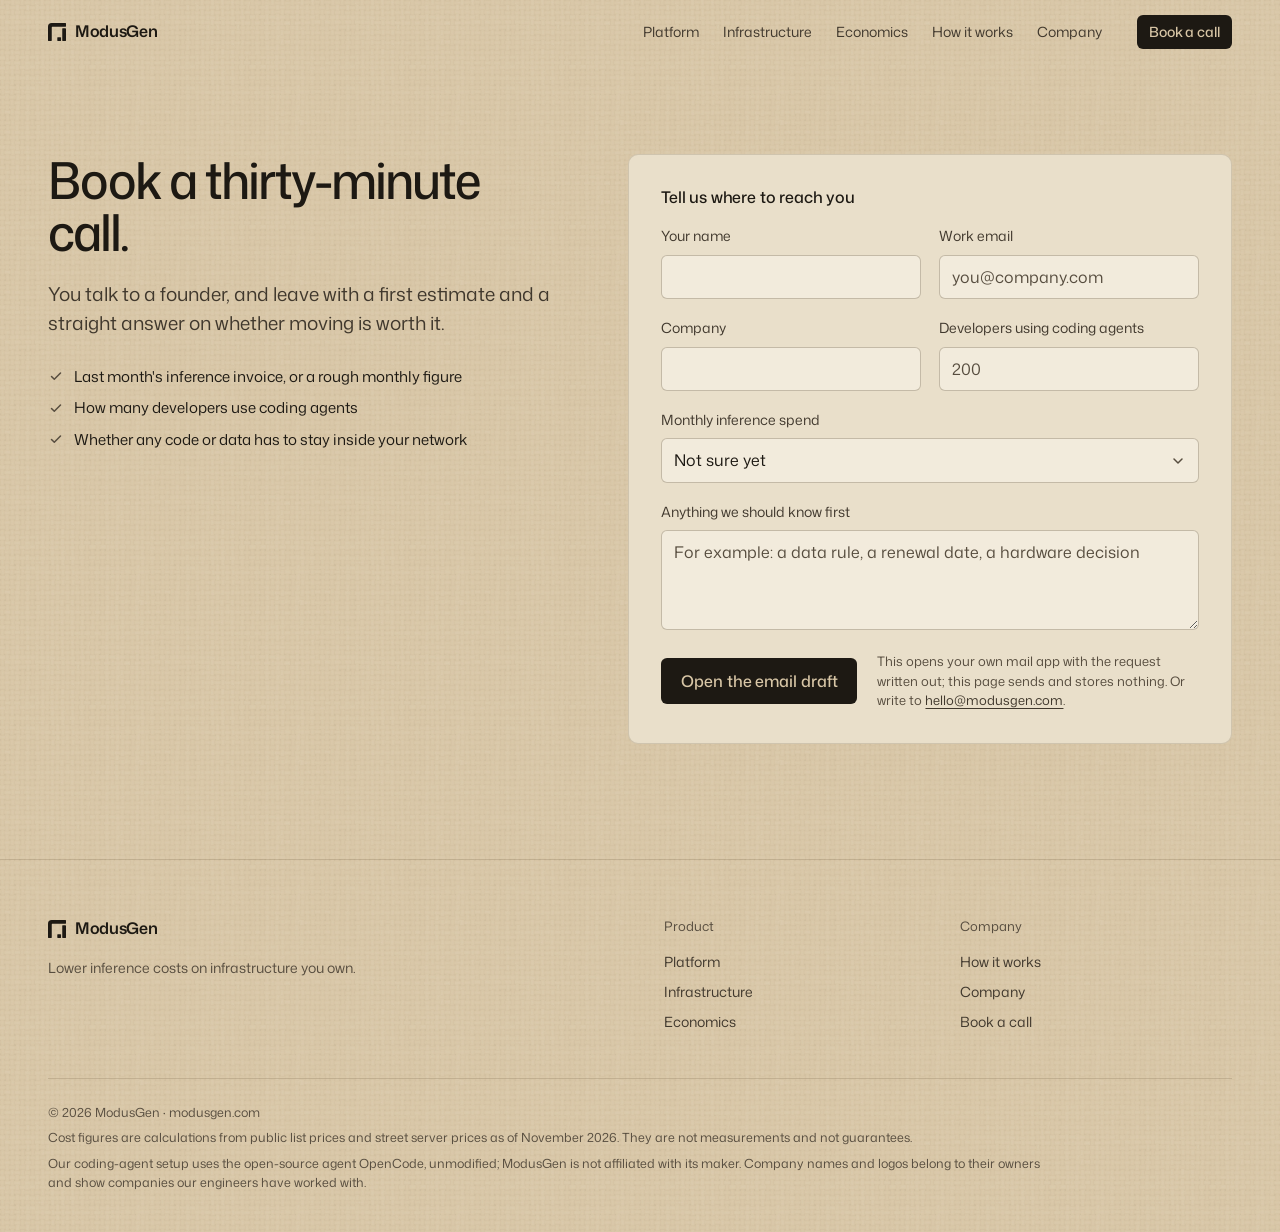
==== commit 9e9a2cdc: "Replace Claude workflow by workflow: tier ledger, three-way savings calculator, hardware per tier Co" ====
--- a/book/index.html
+++ b/book/index.html
@@ -21,9 +21,9 @@
   <link rel="icon" href="../assets/img/favicon.svg" type="image/svg+xml">
   <link rel="apple-touch-icon" href="../assets/img/apple-touch-icon.png">
   <link rel="preload" href="../assets/fonts/MonaSans-VF-latin.woff2" as="font" type="font/woff2" crossorigin>
-  <link rel="stylesheet" href="../assets/css/site.css?v=166b0438e5">
+  <link rel="stylesheet" href="../assets/css/site.css?v=8c1dde1509">
   <script>document.documentElement.classList.add("js");</script>
-  <script type="module" src="../assets/js/main.js?v=166b0438e5"></script><script type="module" src="../assets/js/book.js?v=166b0438e5"></script>
+  <script type="module" src="../assets/js/main.js?v=8c1dde1509"></script><script type="module" src="../assets/js/book.js?v=8c1dde1509"></script>
   
 </head>
 <body class="page--book">
@@ -140,7 +140,7 @@
       </nav>
       <div class="foot__legal">
         <p>© 2026 ModusGen · modusgen.com</p>
-        <p>Cost figures are calculations from public list prices as of November 2026. They are not measurements and not guarantees.</p>
+        <p>Cost figures are calculations from public list prices and street server prices as of November 2026. They are not measurements and not guarantees.</p>
         <p>Our coding-agent setup uses the open-source agent OpenCode, unmodified; ModusGen is not affiliated with its maker. Company names and logos belong to their owners and show companies our engineers have worked with.</p>
       </div>
     </div>
--- a/assets/css/site.css
+++ b/assets/css/site.css
@@ -183,6 +183,11 @@
   white-space: nowrap;
 }
 
+/* keeps a hyphenated word whole, so "ex-engineers" never breaks after "ex-" */
+.nowrap {
+  white-space: nowrap;
+}
+
 .skip {
   position: fixed;
   left: 12px;
@@ -568,33 +573,13 @@
 .logos__list {
   display: flex;
   flex: 1;
+  flex-wrap: wrap;
   justify-content: center;
   align-items: flex-end;
-  gap: 40px;
-}
-
-.logos__pair {
-  display: flex;
-  align-items: flex-end;
-  gap: 40px;
+  gap: 24px 40px;
   margin: 0;
   padding: 0;
   list-style: none;
-}
-
-/* Two by two (the Company page, and phones below): each pair is a row on the same two columns,
-   the grid centred as a block and each mark centred in its cell. */
-.company-logos .logos__list {
-  display: grid;
-  grid-template-columns: repeat(2, max-content);
-  justify-content: center;
-}
-
-.company-logos .logos__pair {
-  display: grid;
-  grid-column: 1 / -1;
-  grid-template-columns: subgrid;
-  justify-items: center;
 }
 
 /* in the hero they sit under the actions: the label above, the marks in a row */
@@ -610,7 +595,7 @@
 }
 
 /* Each mark keeps the size that balances it with the others (--h) and is pulled down by the share
-   of it that hangs below its word's baseline (--below), so the four words sit on one line. */
+   of it that hangs below its word's baseline (--below), so the words sit on one line. */
 .logo {
   display: block;
   width: auto;
@@ -632,11 +617,6 @@
 .logo--capital-one {
   --h: 32px;
   --below: 0.2575;
-}
-
-.logo--uber {
-  --h: 20px;
-  --below: 0;
 }
 
 .logo--aws {
@@ -843,19 +823,10 @@
     align-items: flex-start;
   }
 
-  /* two by two, the grid centred as a block, each row's words on one baseline */
+  /* the three marks stay in one centred row under the label, their words on one baseline */
   .logos__list {
-    display: grid;
-    grid-template-columns: repeat(2, max-content);
-    justify-content: center;
-    gap: 28px 56px;
-  }
-
-  .logos__pair {
-    display: grid;
-    grid-column: 1 / -1;
-    grid-template-columns: subgrid;
-    justify-items: center;
+    align-self: stretch;
+    gap: 24px 36px;
   }
 }
 
@@ -1587,54 +1558,374 @@
 
 /* ------------------------------------------------------------------ economics */
 
-.dial {
-  display: grid;
-  grid-template-columns: minmax(0, 7fr) minmax(0, 5fr);
-  align-items: center;
-  gap: 16px 48px;
-  padding: 24px 0 28px;
-  border-block: 1px solid var(--line);
-}
-
-.dial__control {
+/* The tier ledger: one row per tier, between hairlines. Name, the work it takes, and what the
+   same work costs hosted, drawn as a brown frontier bar over a blue open-weight bar. */
+.tiers {
+  --cols: minmax(0, 3fr) minmax(0, 5fr) minmax(0, 4fr);
+  border-top: 1px solid var(--line-2);
+}
+
+.tiers__head {
+  display: grid;
+  grid-template-columns: var(--cols);
+  gap: 0 48px;
+  padding: 14px 0;
+  border-bottom: 1px solid var(--line);
+  color: var(--ink-3);
+  font-size: 0.8125rem;
+}
+
+.tier {
+  display: grid;
+  grid-template-columns: var(--cols);
+  gap: 24px 48px;
+  padding: 40px 0 44px;
+  border-bottom: 1px solid var(--line);
+}
+
+.tier__title {
+  font-size: clamp(1.5rem, 1vw + 1.15rem, 2rem);
+  line-height: 1.12;
+  letter-spacing: -0.03em;
+}
+
+.tier__models {
+  max-width: 15rem;
+  margin-top: 12px;
+  color: var(--ink-2);
+  font-size: 0.9375rem;
+  line-height: 1.5;
+}
+
+.tier__jobs {
+  display: grid;
+  gap: 16px;
+  margin: 0;
+}
+
+.tier__jobs dt {
+  color: var(--ink-3);
+  font-size: 0.8125rem;
+}
+
+.tier__jobs dd {
+  max-width: 32rem;
+  margin: 4px 0 0;
+  font-size: 1.0625rem;
+  line-height: 1.5;
+}
+
+.tier__lead {
+  max-width: 32rem;
+  font-size: 1.0625rem;
+  line-height: 1.5;
+}
+
+.tier__proof {
+  max-width: 34rem;
+  margin-top: 20px;
+  padding-top: 16px;
+  border-top: 1px solid var(--line);
+  color: var(--ink-3);
+  font-size: 0.875rem;
+  line-height: 1.55;
+}
+
+.tier__saving {
+  font-size: clamp(1.5rem, 1vw + 1.15rem, 2rem);
+  font-weight: 500;
+  font-stretch: 96%;
+  line-height: 1;
+  letter-spacing: -0.03em;
+}
+
+.tier__saving .num {
+  font-size: 1em;
+  letter-spacing: -0.05em;
+}
+
+.tier__unit {
+  margin-top: 8px;
+  color: var(--ink-3);
+  font-size: 0.875rem;
+}
+
+.pair {
+  display: grid;
+  gap: 14px;
+  margin-top: 22px;
+}
+
+.pair__row {
   display: grid;
   grid-template-columns: minmax(0, 1fr) auto;
   align-items: baseline;
-  gap: 10px 16px;
-}
-
-.dial__label {
+  gap: 6px 16px;
+}
+
+.pair__label {
+  color: var(--ink-2);
+  font-size: 0.875rem;
+}
+
+.pair__value {
+  color: var(--ink);
+  font-size: 0.8125rem;
+}
+
+.pair__row .track {
+  grid-column: 1 / -1;
+}
+
+.tier--out .tier__title {
+  color: var(--ink-3);
+}
+
+.tier--out .tier__proof {
+  margin-top: 12px;
+  padding-top: 0;
+  border-top: 0;
+}
+
+.tiers__fine {
+  max-width: 62rem;
+  margin-top: 24px;
+  color: var(--ink-3);
+  font-size: 0.8125rem;
+  line-height: 1.6;
+}
+
+@media (max-width: 1000px) {
+  .tiers {
+    --cols: minmax(0, 5fr) minmax(0, 7fr);
+  }
+
+  .tiers__head {
+    display: none;
+  }
+
+  .tier__cost {
+    grid-column: 2;
+  }
+}
+
+/* on a phone the saving follows the tier's name, before the detail */
+@media (max-width: 640px) {
+  .tiers {
+    --cols: minmax(0, 1fr);
+  }
+
+  .tier {
+    gap: 24px;
+    padding: 32px 0 36px;
+  }
+
+  .tier__cost {
+    grid-column: auto;
+    order: 1;
+  }
+
+  .tier__work {
+    order: 2;
+  }
+}
+
+/* Tracks and bars, shared by the ledger and the calculator. Frontier models are brown, hosted open
+   weights solid blue, and owned servers split in two: running costs in a half-strength blue, then
+   the hardware being written off as a blue outline, which is gone once it is paid off. */
+.track {
+  position: relative;
+  display: block;
+  height: 10px;
+  background: var(--wash);
+}
+
+.bar {
+  position: absolute;
+  inset-block: 0;
+  left: calc(var(--x, 0) * 100%);
+  width: max(3px, calc(var(--w) * 100%));
+  border-radius: 2px;
+}
+
+/* calculator bars glide to each new figure; they sit absolutely in a fixed track, so nothing else reflows */
+.calc .bar {
+  transition:
+    width 0.6s var(--ease),
+    left 0.6s var(--ease);
+}
+
+.bar--frontier {
+  background: var(--neutral-bar);
+}
+
+.bar--open {
+  background: var(--accent);
+}
+
+.bar--run {
+  background: rgba(35, 70, 174, 0.5);
+}
+
+.bar--run.is-joined {
+  border-radius: 2px 0 0 2px;
+}
+
+.bar--hw {
+  border-radius: 0 2px 2px 0;
+  background: rgba(35, 70, 174, 0.12);
+  box-shadow: inset 0 0 0 1px var(--accent);
+}
+
+/* Paper tabs: native radios, drawn as words on a hairline with an ink rule under the chosen one. */
+.seg {
+  display: grid;
+  grid-auto-flow: column;
+  grid-auto-columns: minmax(0, 1fr);
+}
+
+.seg__opt {
+  position: relative;
+  display: flex;
+  align-items: center;
+  justify-content: center;
+  min-height: 56px;
+  padding: 12px 10px;
+  color: var(--ink-3);
   font-size: 0.9375rem;
   font-weight: 500;
-}
-
-.dial__out {
+  line-height: 1.25;
+  text-align: center;
+  cursor: pointer;
+  transition: color 0.2s;
+}
+
+.seg__opt input {
+  position: absolute;
+  width: 1px;
+  height: 1px;
+  margin: 0;
+  opacity: 0;
+  pointer-events: none;
+}
+
+.seg__opt::after {
+  content: "";
+  position: absolute;
+  inset: auto 0 -1px;
+  height: 2px;
+  background: var(--ink);
+  transform: scaleX(0);
+  transition: transform 0.35s var(--ease);
+}
+
+.seg__opt:hover {
+  color: var(--ink-2);
+}
+
+.seg__opt:has(input:checked) {
   color: var(--ink);
-  font-size: 1rem;
-}
-
-.dial__range {
-  grid-column: 1 / -1;
+}
+
+.seg__opt:has(input:checked)::after {
+  transform: none;
+}
+
+.seg__opt:has(input:focus-visible) {
+  outline: 2px solid var(--accent-hi);
+  outline-offset: -4px;
+  border-radius: var(--r-1);
+}
+
+.seg--sm {
+  display: inline-grid;
+  grid-auto-columns: auto;
+  margin-top: 8px;
+  border-bottom: 1px solid var(--line);
+}
+
+.seg--sm .seg__opt {
+  min-height: 40px;
+  padding: 8px 16px;
+  font-family: var(--mono);
+  font-size: 0.8125rem;
+  font-weight: 400;
+  letter-spacing: -0.02em;
+}
+
+/* The calculator: tabs on top, inputs on the left, the four costs on the right, the basis below. */
+.calc__tiers {
+  padding: 0 12px;
+  border-bottom: 1px solid var(--line);
+}
+
+.calc__body {
+  display: grid;
+  grid-template-columns: minmax(0, 5fr) minmax(0, 7fr);
+}
+
+.calc__inputs {
+  display: grid;
+  align-content: start;
+  gap: 28px;
+  padding: 32px;
+  border-right: 1px solid var(--line);
+}
+
+.calc__outputs {
+  padding: 32px;
+}
+
+.calc__bill {
+  display: grid;
+}
+
+.calc__label {
+  font-size: 0.9375rem;
+  font-weight: 500;
+}
+
+.calc__out {
+  margin-top: 12px;
+  color: var(--ink);
+  line-height: 1;
+}
+
+/* a single display figure, so it takes Mona Sans's proportional figures like a heading */
+.calc__amount {
+  font-size: clamp(1.875rem, 1.2vw + 1.4rem, 2.375rem);
+  font-weight: 500;
+  font-stretch: 96%;
+  letter-spacing: -0.035em;
+}
+
+.calc__per {
+  margin-left: 4px;
+  color: var(--ink-2);
+  font-size: 0.9375rem;
+}
+
+.calc__range {
   width: 100%;
   height: 28px;
-  margin: 0;
+  margin: 18px 0 0;
   background: transparent;
   cursor: pointer;
   -webkit-appearance: none;
   appearance: none;
 }
 
-.dial__range::-webkit-slider-runnable-track {
+.calc__range::-webkit-slider-runnable-track {
   height: 2px;
   background: linear-gradient(to right, var(--ink) var(--fill, 50%), var(--track) var(--fill, 50%));
 }
 
-.dial__range::-moz-range-track {
+.calc__range::-moz-range-track {
   height: 2px;
   background: linear-gradient(to right, var(--ink) var(--fill, 50%), var(--track) var(--fill, 50%));
 }
 
-.dial__range::-webkit-slider-thumb {
+.calc__range::-webkit-slider-thumb {
   width: 16px;
   height: 16px;
   margin-top: -7px;
@@ -1645,7 +1936,7 @@
   appearance: none;
 }
 
-.dial__range::-moz-range-thumb {
+.calc__range::-moz-range-thumb {
   width: 16px;
   height: 16px;
   border: 0;
@@ -1653,179 +1944,192 @@
   background: var(--ink);
 }
 
-.dial__range:focus-visible {
+.calc__range:focus-visible {
   outline: 2px solid var(--accent-hi);
   outline-offset: 6px;
 }
 
-.dial__scale {
-  grid-column: 1 / -1;
-  display: flex;
-  justify-content: space-between;
-  margin-top: -6px;
-  color: var(--ink-3);
-  font-size: 0.75rem;
-}
-
-.dial__help {
-  max-width: 28rem;
-  color: var(--ink-2);
-  font-size: 0.9375rem;
-}
-
-.econ__grid {
-  display: grid;
-  grid-template-columns: minmax(0, 7fr) minmax(0, 5fr);
-  gap: 16px;
-  margin-top: 24px;
-}
-
-.chart,
-.routes {
-  padding: 32px;
-}
-
-.chart__setup {
-  margin-top: 6px;
-  color: var(--ink-3);
-  font-size: 0.875rem;
-}
-
-.chart__plot {
-  --valw: 8.5rem;
+/* labels sit under the thumb's centre at each value: 8px in from either end */
+.calc__scale {
   position: relative;
-  display: grid;
-  gap: 24px;
-  margin-top: 28px;
-  padding-top: 24px;
-}
-
-.chart__axis {
-  position: absolute;
-  inset: 0 calc(var(--valw) + 16px) 0 0;
-  pointer-events: none;
-}
-
-.chart__axis span {
+  height: 1rem;
+  margin-top: 2px;
+  color: var(--ink-3);
+  font: 400 0.75rem/1 var(--mono);
+}
+
+.calc__scale span {
   position: absolute;
   top: 0;
-  left: calc(var(--at) / 8.5 * 100%);
-  color: var(--ink-3);
-  font: 400 0.6875rem/1 var(--mono);
-}
-
-.chart__row {
-  display: grid;
-  grid-template-columns: minmax(0, 1fr) var(--valw);
-  align-items: center;
-  column-gap: 16px;
-}
-
-.chart__label {
+  left: calc(8px + var(--at) * (100% - 16px));
+  transform: translateX(-50%);
+}
+
+.calc__scale span:first-child {
+  transform: translateX(-8px);
+}
+
+.calc__scale span:last-child {
+  transform: translateX(calc(-100% + 8px));
+}
+
+.calc__basis {
+  margin-top: 14px;
+  color: var(--ink-2);
+  font-size: 0.875rem;
+  line-height: 1.5;
+}
+
+.calc__speed {
+  padding-top: 24px;
+  border-top: 1px solid var(--line);
+}
+
+.calc__note {
+  max-width: 26rem;
+  margin-top: 12px;
+  color: var(--ink-3);
+  font-size: 0.8125rem;
+  line-height: 1.55;
+}
+
+.calc__speed > .calc__note:first-child,
+.calc__speed > [hidden] + .calc__note {
+  margin-top: 0;
+}
+
+.calc__rows {
+  display: grid;
+  gap: 20px;
+}
+
+.calc__row {
+  display: grid;
+  grid-template-columns: minmax(0, 1fr) auto;
+  align-items: baseline;
+  gap: 8px 16px;
+}
+
+.calc__name {
+  color: var(--ink-2);
+  font-size: 0.875rem;
+}
+
+.calc__fig {
+  white-space: nowrap;
+}
+
+.calc__fig .num {
+  color: var(--ink);
+  font-size: 0.875rem;
+}
+
+.calc__pct {
+  display: inline-block;
+  min-width: 5.75rem;
+  margin-left: 12px;
+  color: var(--ink-2);
+  font-size: 0.8125rem;
+  text-align: right;
+}
+
+.calc__row .track {
   grid-column: 1 / -1;
-  margin-bottom: 8px;
-  color: var(--ink-2);
-  font-size: 0.875rem;
-}
-
-.chart__track {
-  position: relative;
-  height: 14px;
-  /* a tick every two dollars on a scale of 8.5 */
-  background-color: var(--wash);
-  background-image: linear-gradient(to right, var(--track) 1px, transparent 1px);
-  background-size: calc(100% / 8.5 * 2) 100%;
-}
-
-.chart__bar {
-  position: absolute;
-  inset-block: 0;
-  left: calc(var(--from) * 100%);
-  width: max(6px, calc((var(--to) - var(--from)) * 100%));
+  height: 12px;
+}
+
+.calc__legend {
+  display: flex;
+  flex-wrap: wrap;
+  gap: 6px 20px;
+  margin-top: 18px;
+  color: var(--ink-3);
+  font-size: 0.75rem;
+}
+
+.key {
+  display: inline-block;
+  width: 10px;
+  height: 10px;
+  margin-right: 7px;
+  vertical-align: -1px;
   border-radius: 2px;
 }
 
-.chart__bar--frontier {
-  background: var(--neutral-bar);
-}
-
-.chart__bar--open {
-  background: var(--accent);
-}
-
-/* outlined, to tell machines you own from a hosted endpoint */
-.chart__bar--own {
+.key--run {
+  background: rgba(35, 70, 174, 0.5);
+}
+
+.key--hw {
+  background: rgba(35, 70, 174, 0.12);
   box-shadow: inset 0 0 0 1px var(--accent);
-  background: rgba(35, 70, 174, 0.16);
-}
-
-.chart__value {
-  color: var(--ink);
-  font-size: 0.78125rem;
-  text-align: right;
-  white-space: nowrap;
-}
-
-.chart__read {
+}
+
+.calc__read {
   margin-top: 24px;
+  padding-top: 20px;
+  border-top: 1px solid var(--line);
   font-size: 1rem;
-  line-height: 1.5;
-}
-
-.routes__list {
-  margin: 20px 0 0;
-}
-
-.routes__list div {
-  padding: 16px 0;
-  border-top: 1px solid var(--line);
-}
-
-.routes__list dt {
-  font-size: 0.9375rem;
-  font-weight: 500;
-}
-
-.routes__list dd {
-  margin: 6px 0 0;
-  color: var(--ink-2);
-  font-size: 0.875rem;
   line-height: 1.55;
 }
 
-@media (max-width: 1000px) {
-  .dial,
-  .econ__grid {
+.calc__fine {
+  padding: 16px 32px 18px;
+}
+
+/* without scripts the calculator stands as one worked example */
+.no-js-only {
+  display: none;
+}
+
+html:not(.js) .js-only {
+  display: none !important;
+}
+
+html:not(.js) .no-js-only {
+  display: block;
+}
+
+.routes .routes__list {
+  grid-template-columns: repeat(3, minmax(0, 1fr));
+}
+
+@media (max-width: 900px) {
+  .calc__body {
     grid-template-columns: minmax(0, 1fr);
   }
+
+  .calc__inputs {
+    border-right: 0;
+    border-bottom: 1px solid var(--line);
+  }
+
+  .routes .routes__list {
+    grid-template-columns: minmax(0, 1fr);
+  }
 }
 
 @media (max-width: 560px) {
-  .chart,
-  .routes {
+  .calc__tiers {
+    padding: 0 4px;
+  }
+
+  .seg__opt {
+    padding: 12px 6px;
+    font-size: 0.875rem;
+  }
+
+  .calc__inputs,
+  .calc__outputs {
     padding: 24px 20px;
   }
 
-  .chart__plot {
-    --valw: 0rem;
-  }
-
-  .chart__axis {
-    inset-inline-end: 0;
-  }
-
-  .chart__row {
-    grid-template-columns: minmax(0, 1fr);
-  }
-
-  .chart__label {
-    margin-bottom: 4px;
-  }
-
-  .chart__value {
-    grid-row: 2;
-    margin-bottom: 8px;
-    text-align: left;
+  .calc__fine {
+    padding: 14px 20px 16px;
+  }
+
+  .calc__pct {
+    min-width: 0;
   }
 }
 
@@ -1906,6 +2210,143 @@
 @media (max-width: 520px) {
   .stacklist li {
     grid-template-columns: minmax(0, 1fr);
+  }
+}
+
+/* infrastructure: hardware per tier */
+.section--ruled {
+  border-top: 1px solid var(--line);
+}
+
+.spec--tiers {
+  margin-top: 0;
+}
+
+.spec--tiers thead th:nth-child(1) {
+  width: 20%;
+}
+
+.spec--tiers thead th:nth-child(2) {
+  width: 31%;
+}
+
+.spec--tiers thead th:nth-child(3) {
+  width: 31%;
+}
+
+.spec--tiers th,
+.spec--tiers td {
+  padding: 18px 24px 18px 0;
+}
+
+.spec--tiers tbody th {
+  width: auto;
+  color: var(--ink);
+  font-size: 1rem;
+  font-weight: 500;
+}
+
+.spec--tiers td:last-child,
+.spec--tiers th:last-child {
+  padding-right: 0;
+}
+
+.spec--tiers td .num {
+  color: var(--ink);
+  font-size: 0.875rem;
+  white-space: nowrap;
+}
+
+.spec__sub {
+  display: block;
+  margin-top: 4px;
+  color: var(--ink-3);
+  font-size: 0.8125rem;
+  font-weight: 400;
+}
+
+.sizing {
+  display: grid;
+  grid-template-columns: minmax(0, 5fr) minmax(0, 7fr);
+  gap: 16px 48px;
+  margin-top: 56px;
+}
+
+.sizing__title {
+  font-size: 1.125rem;
+  letter-spacing: -0.015em;
+}
+
+.sizing__lead p {
+  max-width: 22rem;
+  margin-top: 10px;
+  color: var(--ink-2);
+  font-size: 0.9375rem;
+  line-height: 1.55;
+}
+
+.sizing__body p {
+  max-width: 40rem;
+  color: var(--ink-2);
+  font-size: 0.9375rem;
+  line-height: 1.6;
+}
+
+.sizing__body p + p {
+  margin-top: 14px;
+}
+
+.sizing__body .sizing__rule {
+  color: var(--ink);
+  font-size: 1.0625rem;
+  font-weight: 500;
+  line-height: 1.45;
+}
+
+.sizing__body .sizing__basis {
+  color: var(--ink-3);
+  font-size: 0.8125rem;
+}
+
+@media (max-width: 900px) {
+  .sizing {
+    grid-template-columns: minmax(0, 1fr);
+  }
+}
+
+/* on a phone each tier becomes a short block, every figure under its own label */
+@media (max-width: 760px) {
+  .spec--tiers thead {
+    position: absolute;
+    width: 1px;
+    height: 1px;
+    overflow: hidden;
+    clip-path: inset(50%);
+  }
+
+  .spec--tiers tr {
+    display: grid;
+    gap: 10px;
+    padding: 20px 0;
+    border-bottom: 1px solid var(--line);
+  }
+
+  .spec--tiers tbody tr:first-child {
+    border-top: 1px solid var(--line);
+  }
+
+  .spec--tiers th,
+  .spec--tiers td {
+    padding: 0;
+    border: 0;
+  }
+
+  .spec--tiers td::before {
+    content: attr(data-label);
+    display: block;
+    margin-bottom: 2px;
+    color: var(--ink-3);
+    font-size: 0.75rem;
   }
 }
 
@@ -2029,12 +2470,27 @@
   --h: 46px;
 }
 
-.company-logos .logo--uber {
-  --h: 29px;
-}
-
 .company-logos .logo--aws {
   --h: 44px;
+}
+
+/* on phones the Company page's larger marks scale down so the three still fit one row */
+@media (max-width: 560px) {
+  .company-logos .logos__list {
+    gap: 24px 36px;
+  }
+
+  .company-logos .logo--sk-hynix {
+    --h: 46px;
+  }
+
+  .company-logos .logo--capital-one {
+    --h: 34px;
+  }
+
+  .company-logos .logo--aws {
+    --h: 33px;
+  }
 }
 
 .rules {
